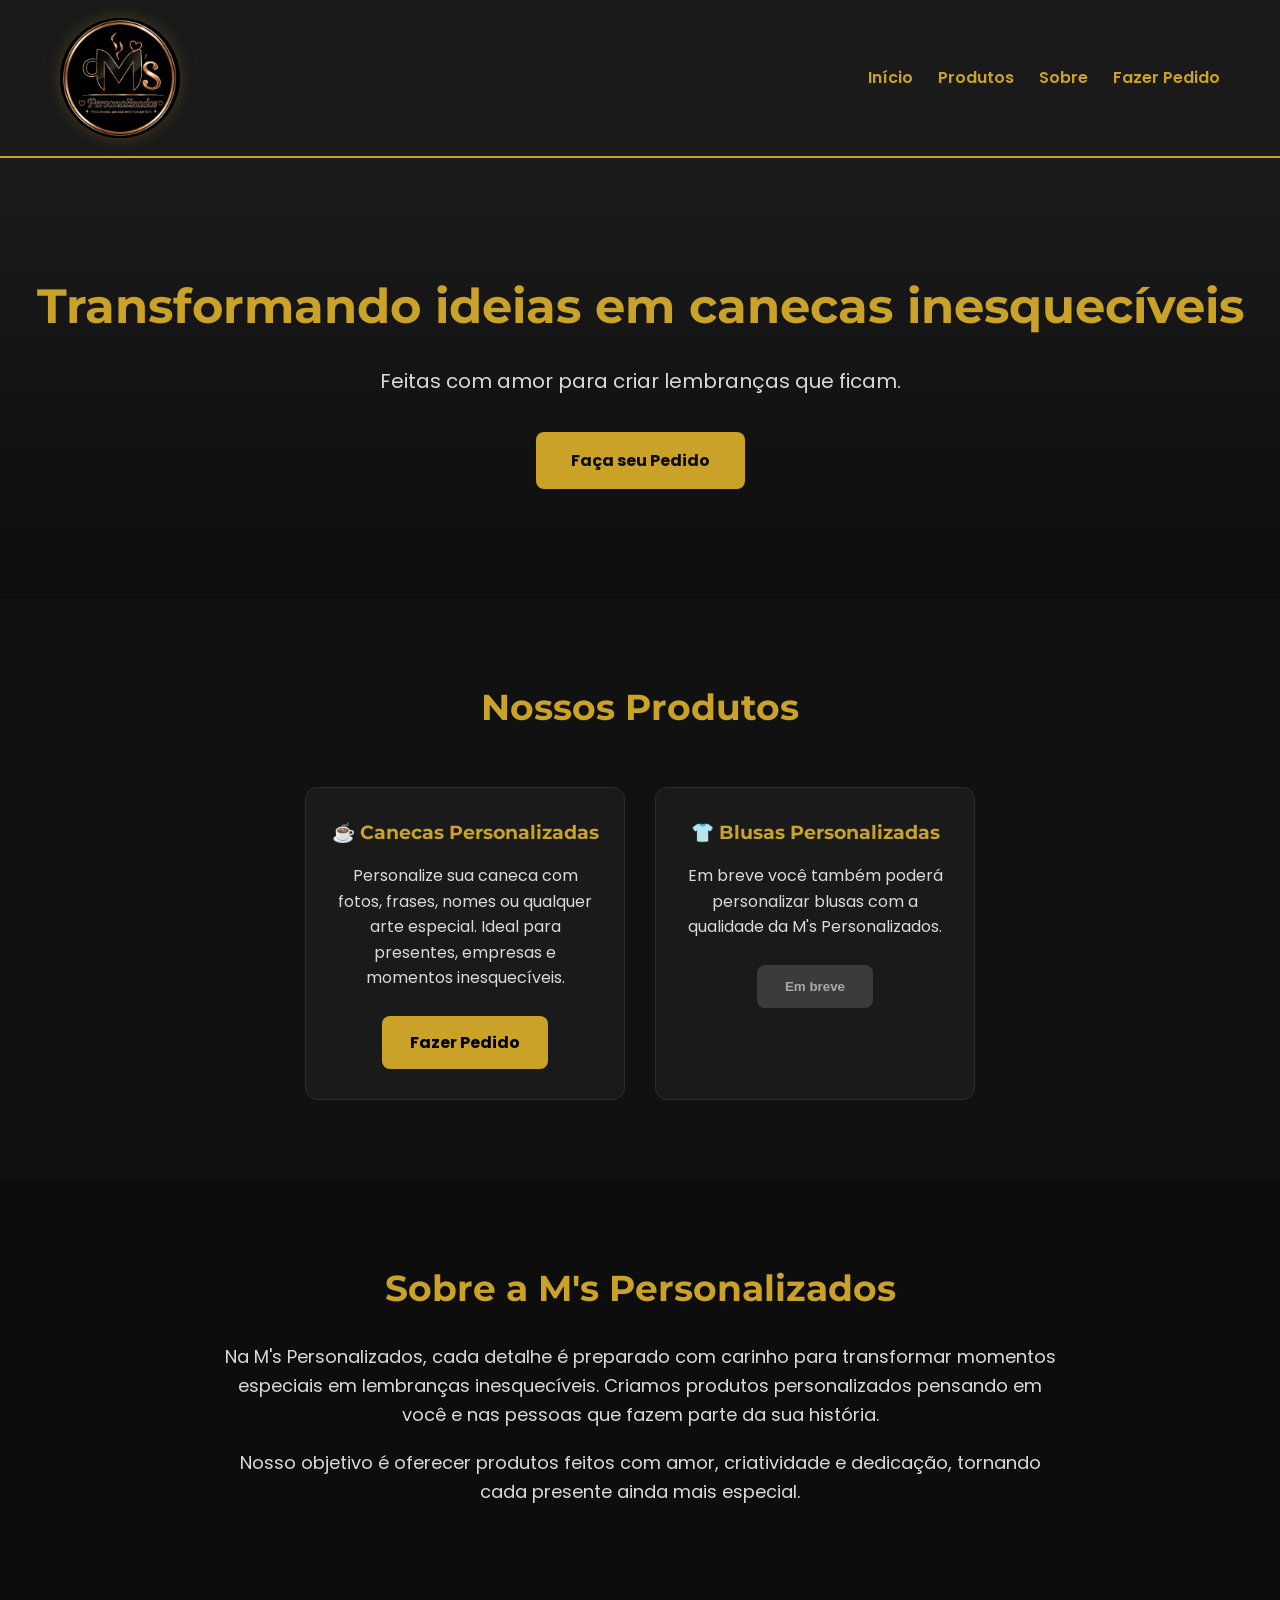
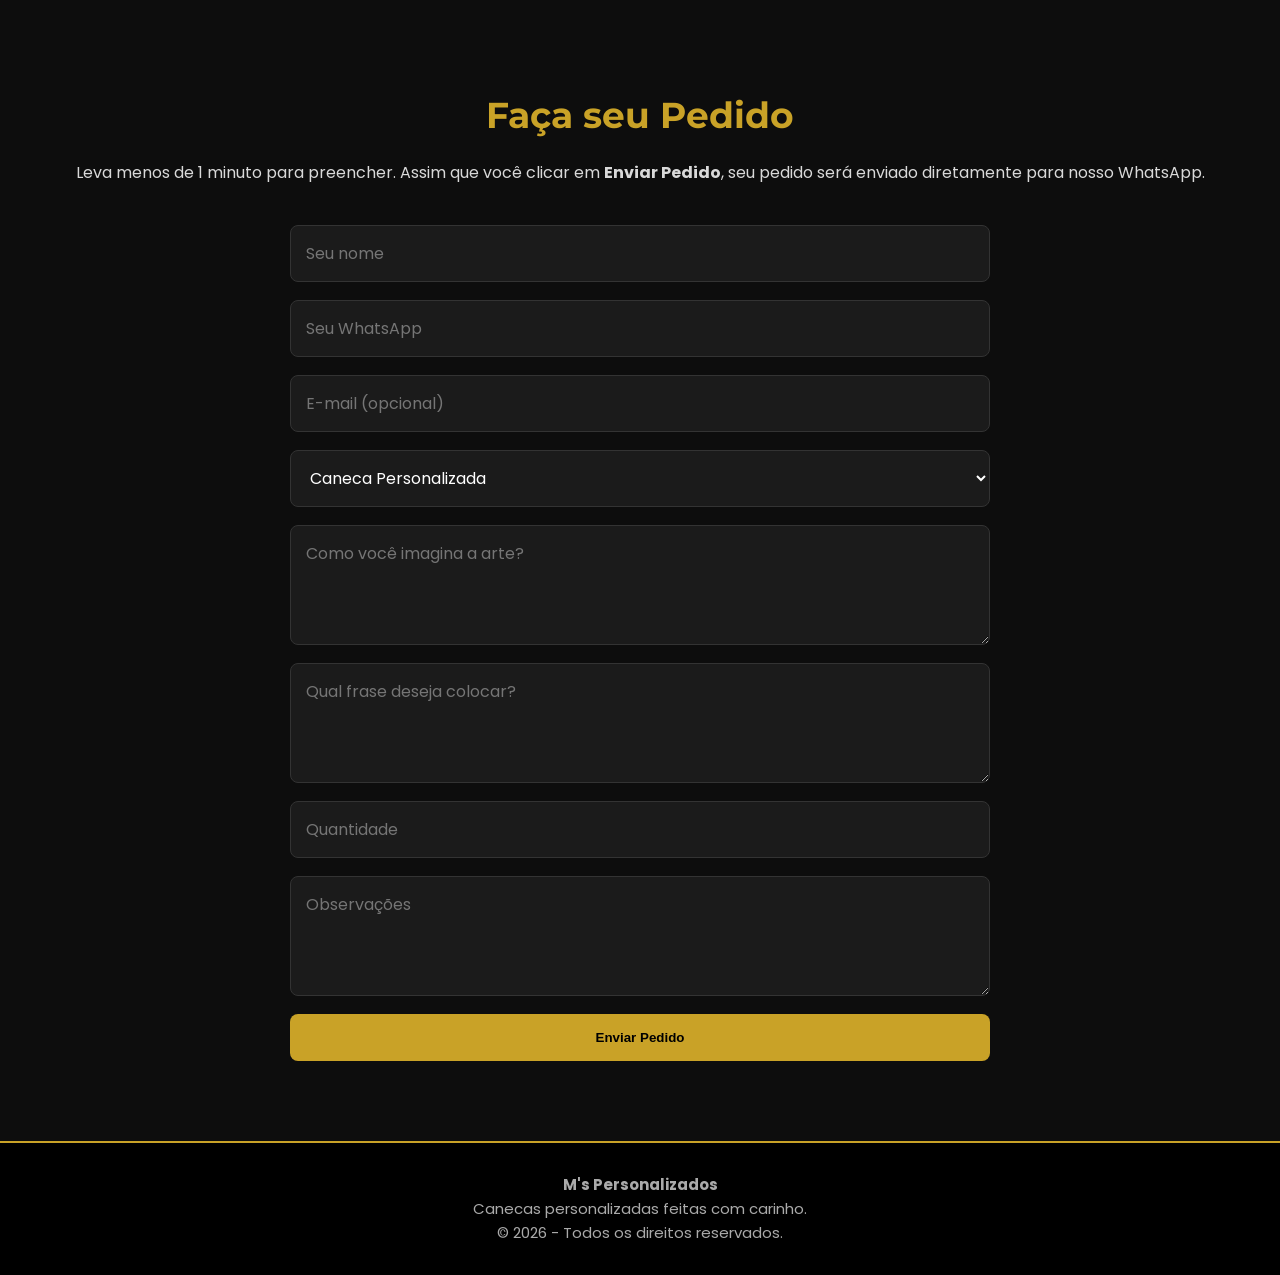
==== index.html @ d5aca2c2 "Primeira versão do site" ====
<!DOCTYPE html>
<html lang="pt-BR">
<head>
<link rel="preconnect" href="https://fonts.googleapis.com">
<link rel="preconnect" href="https://fonts.gstatic.com" crossorigin>
<link href="https://fonts.googleapis.com/css2?family=Montserrat:wght@600;700&family=Poppins:wght@400;500;600&display=swap" rel="stylesheet">
    <meta charset="UTF-8">
    <meta name="viewport" content="width=device-width, initial-scale=1.0">
    <title>M's Personalizados</title>

    <link rel="stylesheet" href="css/style.css">
</head>
<body>

<header>
    <img src="images/logo.png.jpg" alt="Logo M's Personalizados" class="logo">

   <nav>
    <a href="#inicio">Início</a>
    <a href="#modelos">Produtos</a>
    <a href="#sobre">Sobre</a>
    <a href="#contato">Fazer Pedido</a>
</nav>
</header>

<section class="hero" id="inicio">
    <h1>Transformando ideias em canecas inesquecíveis</h1>

    <p>Feitas com amor para criar lembranças que ficam.</p>

   <a href="#contato" class="botao-orcamento">
    Faça seu Pedido
</a>
</section>
<section class="produtos" id="modelos">

    <h2>Nossos Produtos</h2>

    <div class="produtos-container">

        <div class="produto">
            <h3>☕ Canecas Personalizadas</h3>

            <p>
                Personalize sua caneca com fotos, frases, nomes ou qualquer arte especial.
                Ideal para presentes, empresas e momentos inesquecíveis.
            </p>

            <a href="#contato" class="botao-modelo">
                Fazer Pedido
            </a>
        </div>

        <div class="produto">
            <h3>👕 Blusas Personalizadas</h3>

            <p>
                Em breve você também poderá personalizar blusas com a qualidade da
                M's Personalizados.
            </p>

            <button disabled class="botao-em-breve">
                Em breve
            </button>
        </div>

    </div>

</section>
<section class="sobre" id="sobre">
    <h2>Sobre a M's Personalizados</h2>

    <p>
        Na M's Personalizados, cada detalhe é preparado com carinho
        para transformar momentos especiais em lembranças inesquecíveis.
        Criamos produtos personalizados pensando em você e nas pessoas
        que fazem parte da sua história.
    </p>

   <p>
    Nosso objetivo é oferecer produtos feitos com amor, criatividade
    e dedicação, tornando cada presente ainda mais especial.
</p>

</section>


</section>

<section class="contato" id="contato">
    <h2>Faça seu Pedido</h2>

    <p>
Leva menos de 1 minuto para preencher.
Assim que você clicar em <strong>Enviar Pedido</strong>, seu pedido será enviado diretamente para nosso WhatsApp.
</p>

    <form id="formPedido">

        <input type="text" id="nome" placeholder="Seu nome" required>

        <input type="tel" id="telefone" placeholder="Seu WhatsApp" required>

        <input type="email" id="email" placeholder="E-mail (opcional)">

        <select id="produto">

            <option>Caneca Personalizada</option>

            <option>Blusa Personalizada (em breve)</option>

        </select>

        <textarea id="arte" placeholder="Como você imagina a arte?"></textarea>

        <textarea id="frase" placeholder="Qual frase deseja colocar?"></textarea>

        <input type="number" id="quantidade" placeholder="Quantidade" min="1">

        <textarea id="observacoes" placeholder="Observações"></textarea>

        <button type="submit">Enviar Pedido</button>

    </form>

</section>
    <footer>

    <p><strong>M's Personalizados</strong></p>

    <p>Canecas personalizadas feitas com carinho.</p>

    <p>© 2026 - Todos os direitos reservados.</p>

</footer>
<script src="js/script.js"></script>
</body>
</html>
---- css/style.css ----
/*==================================
  M'S PERSONALIZADOS
  Tema Preto e Dourado
===================================*/

:root{
    --preto:#0d0d0d;
    --preto2:#1a1a1a;
    --dourado:#c9a227;
    --dourado-hover:#e0b93f;
    --branco:#ffffff;
    --cinza:#d9d9d9;
    --texto:#f5f5f5;
}

*{
    margin:0;
    padding:0;
    box-sizing:border-box;
}

html{
    scroll-behavior:smooth;
}

body{
    background:var(--preto);
    color:var(--texto);
    font-family:'Poppins',sans-serif;
    line-height:1.6;
}

img{
    max-width:100%;
    display:block;
}

a{
    text-decoration:none;
}

h1,h2,h3{
    font-family:'Montserrat',sans-serif;
    color:var(--dourado);
}

/*=========================
  CABEÇALHO
=========================*/

header{
    position:sticky;
    top:0;
    z-index:999;
    background:var(--preto2);
    border-bottom:2px solid var(--dourado);

    display:flex;
    justify-content:space-between;
    align-items:center;

    padding:18px 60px;
}

.logo{
    width:120px;
    height:120px;
    border-radius:50%;
    object-fit:contain;
    background:transparent;
    box-shadow:0 0 15px rgba(201,162,39,.25);
    transition:.3s;
}

.logo:hover{
    transform:scale(1.05);
    box-shadow:0 0 25px rgba(201,162,39,.45);
}

nav{
    display:flex;
    gap:25px;
}

nav a{
    color:var(--dourado);
    font-weight:600;
    transition:.3s;
}

nav a:hover{
    color:var(--branco);
}

/*=========================
  HERO
=========================*/

.hero{
    padding:110px 20px;
    text-align:center;
    background:linear-gradient(180deg,#1b1b1b,#0d0d0d);
}

.hero h1{
    font-size:48px;
    margin-bottom:20px;
}

.hero p{
    max-width:700px;
    margin:0 auto 35px;
    font-size:20px;
    color:var(--cinza);
}

.botao-orcamento{
    display:inline-block;
    background:var(--dourado);
    color:var(--preto);
    padding:16px 35px;
    border-radius:8px;
    font-weight:bold;
    transition:.3s;
}

.botao-orcamento:hover{
    background:var(--dourado-hover);
    transform:translateY(-3px);
}/*=========================
  PRODUTOS
=========================*/

.produtos{
    padding:80px 20px;
    background:#111;
    text-align:center;
}

.produtos h2{
    font-size:36px;
    margin-bottom:15px;
}

.produtos-container{
    max-width:1200px;
    margin:50px auto 0;
    display:flex;
    gap:30px;
    justify-content:center;
    flex-wrap:wrap;
}

.produto{
    width:320px;
    background:var(--preto2);
    border:1px solid #2d2d2d;
    border-radius:12px;
    padding:30px 25px;
    transition:.3s;
}

.produto:hover{
    transform:translateY(-8px);
    border-color:var(--dourado);
}

.produto h3{
    margin-bottom:15px;
}

.produto p{
    color:var(--cinza);
    margin-bottom:25px;
}

/*=========================
  BOTÕES
=========================*/

button,
.botao-modelo{
    display:inline-block;
    background:var(--dourado);
    color:#000;
    border:none;
    padding:14px 28px;
    border-radius:8px;
    font-weight:700;
    cursor:pointer;
    transition:.3s;
}

button:hover,
.botao-modelo:hover{
    background:var(--dourado-hover);
    transform:translateY(-2px);
}

/*=========================
  SOBRE
=========================*/

.sobre{
    background:#0d0d0d;
    padding:80px 20px;
    text-align:center;
}

.sobre h2{
    margin-bottom:25px;
    font-size:36px;
}

.sobre p{
    max-width:850px;
    margin:20px auto;
    color:var(--cinza);
    font-size:18px;
}

/*=========================
  MODELOS
=========================*/

.modelos{
    background:#111;
    padding:80px 20px;
    text-align:center;
}

.modelos h2{
    font-size:36px;
    margin-bottom:20px;
}

.modelos>p{
    color:var(--cinza);
    margin-bottom:45px;
}

.modelos-lista{
    max-width:1200px;
    margin:auto;
    display:flex;
    flex-wrap:wrap;
    justify-content:center;
    gap:30px;
}

.modelo{
    width:320px;
    background:var(--preto2);
    border:1px solid #2d2d2d;
    border-radius:12px;
    padding:30px 25px;
    transition:.3s;
}

.modelo:hover{
    transform:translateY(-8px);
    border-color:var(--dourado);
}

.modelo h3{
    margin-bottom:15px;
}

.modelo p{
    color:var(--cinza);
    margin-bottom:25px;
}/*=========================
  CONTATO
=========================*/

.contato{
    background:#0d0d0d;
    padding:80px 20px;
    text-align:center;
}

.contato h2{
    font-size:36px;
    margin-bottom:15px;
}

.contato p{
    color:var(--cinza);
    margin-bottom:40px;
}

#formPedido{
    max-width:700px;
    margin:0 auto;
    display:flex;
    flex-direction:column;
    gap:18px;
}

#formPedido input,
#formPedido select,
#formPedido textarea{
    width:100%;
    padding:15px;
    border:1px solid #333;
    border-radius:8px;
    background:#1b1b1b;
    color:#fff;
    font-size:16px;
    font-family:'Poppins',sans-serif;
}

#formPedido input:focus,
#formPedido select:focus,
#formPedido textarea:focus{
    outline:none;
    border-color:var(--dourado);
}

#formPedido textarea{
    min-height:120px;
    resize:vertical;
}

#formPedido button{
    background:var(--dourado);
    color:#000;
    font-weight:bold;
    border:none;
    padding:16px;
    border-radius:8px;
    cursor:pointer;
    transition:.3s;
}

#formPedido button:hover{
    background:var(--dourado-hover);
    transform:translateY(-2px);
}

/*=========================
  RODAPÉ
=========================*/

footer{
    background:#000;
    padding:30px 20px;
    text-align:center;
    border-top:2px solid var(--dourado);
}

footer p{
    color:#aaa;
    font-size:15px;
}

/*=========================
  RESPONSIVO
=========================*/

@media (max-width:768px){

    header{
        flex-direction:column;
        padding:20px;
    }

    nav{
        margin-top:20px;
        flex-wrap:wrap;
        justify-content:center;
        gap:15px;
    }

    .hero{
        padding:70px 20px;
    }

    .hero h1{
        font-size:34px;
    }

    .hero p{
        font-size:18px;
    }

    .produto,
    .modelo{
        width:100%;
        max-width:350px;
    }
}.botao-em-breve{
    background:#444;
    color:#ccc;
    cursor:not-allowed;
    opacity:.8;
}

.botao-em-breve:hover{
    transform:none;
    background:#444;
}section{
    scroll-margin-top: 120px;
}section{
    scroll-margin-top:120px;
}
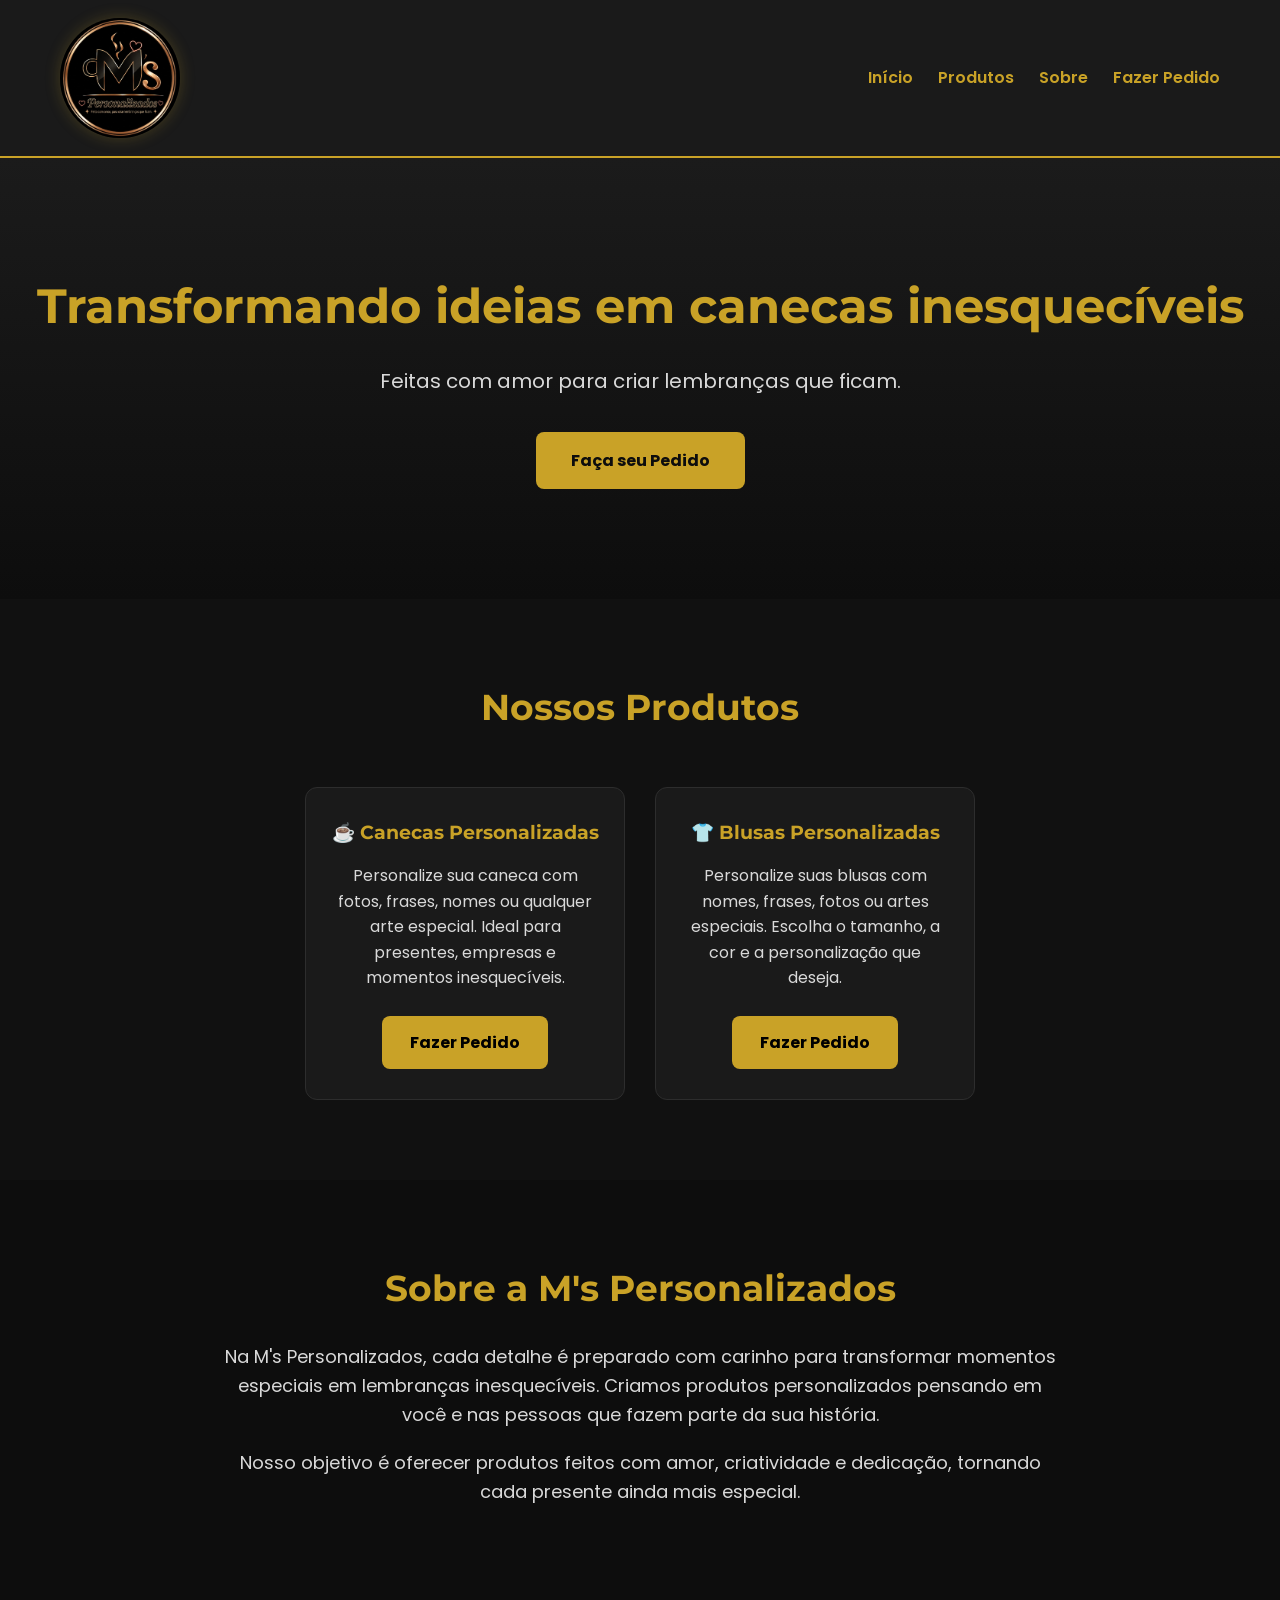
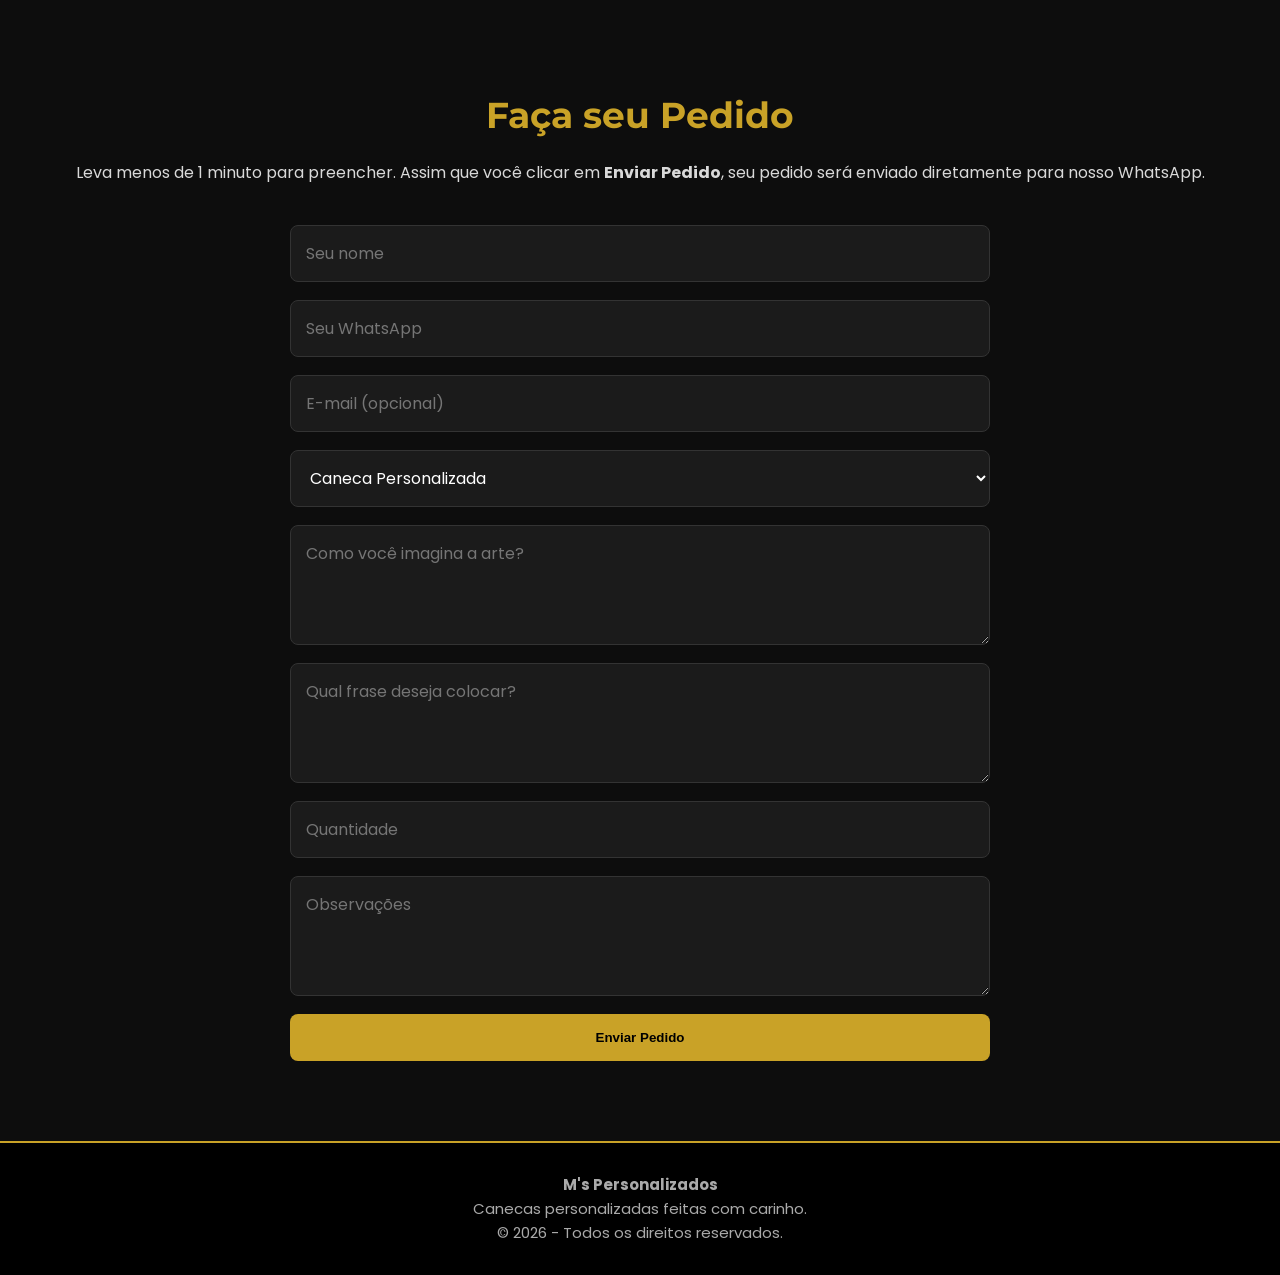
==== commit 96810eaa: "Ativa blusas personalizadas" ====
--- a/index.html
+++ b/index.html
@@ -52,17 +52,17 @@
         </div>
 
         <div class="produto">
-            <h3>👕 Blusas Personalizadas</h3>
+    <h3>👕 Blusas Personalizadas</h3>
 
-            <p>
-                Em breve você também poderá personalizar blusas com a qualidade da
-                M's Personalizados.
-            </p>
+    <p>
+        Personalize suas blusas com nomes, frases, fotos ou artes especiais.
+        Escolha o tamanho, a cor e a personalização que deseja.
+    </p>
 
-            <button disabled class="botao-em-breve">
-                Em breve
-            </button>
-        </div>
+    <a href="#contato" class="botao-modelo">
+        Fazer Pedido
+    </a>
+</div>
 
     </div>
 
@@ -104,12 +104,36 @@
         <input type="email" id="email" placeholder="E-mail (opcional)">
 
         <select id="produto">
+    <option>Caneca Personalizada</option>
+    <option>Blusa Personalizada</option>
+</select>
+<div id="opcoesBlusa" style="display: none;">
 
-            <option>Caneca Personalizada</option>
+    <select id="tamanho">
+        <option value="">Selecione o tamanho</option>
+        <option>P</option>
+        <option>M</option>
+        <option>G</option>
+        <option>GG</option>
+    </select>
 
-            <option>Blusa Personalizada (em breve)</option>
+    <select id="corBlusa">
+        <option value="">Selecione a cor da blusa</option>
+        <option>Branca</option>
+        <option>Preta</option>
+        <option>Vermelha</option>
+        <option>Azul</option>
+        <option>Outra</option>
+    </select>
 
-        </select>
+    <select id="localEstampa">
+        <option value="">Onde deseja a estampa?</option>
+        <option>Frente</option>
+        <option>Costas</option>
+        <option>Frente e costas</option>
+    </select>
+
+</div>
 
         <textarea id="arte" placeholder="Como você imagina a arte?"></textarea>
 
